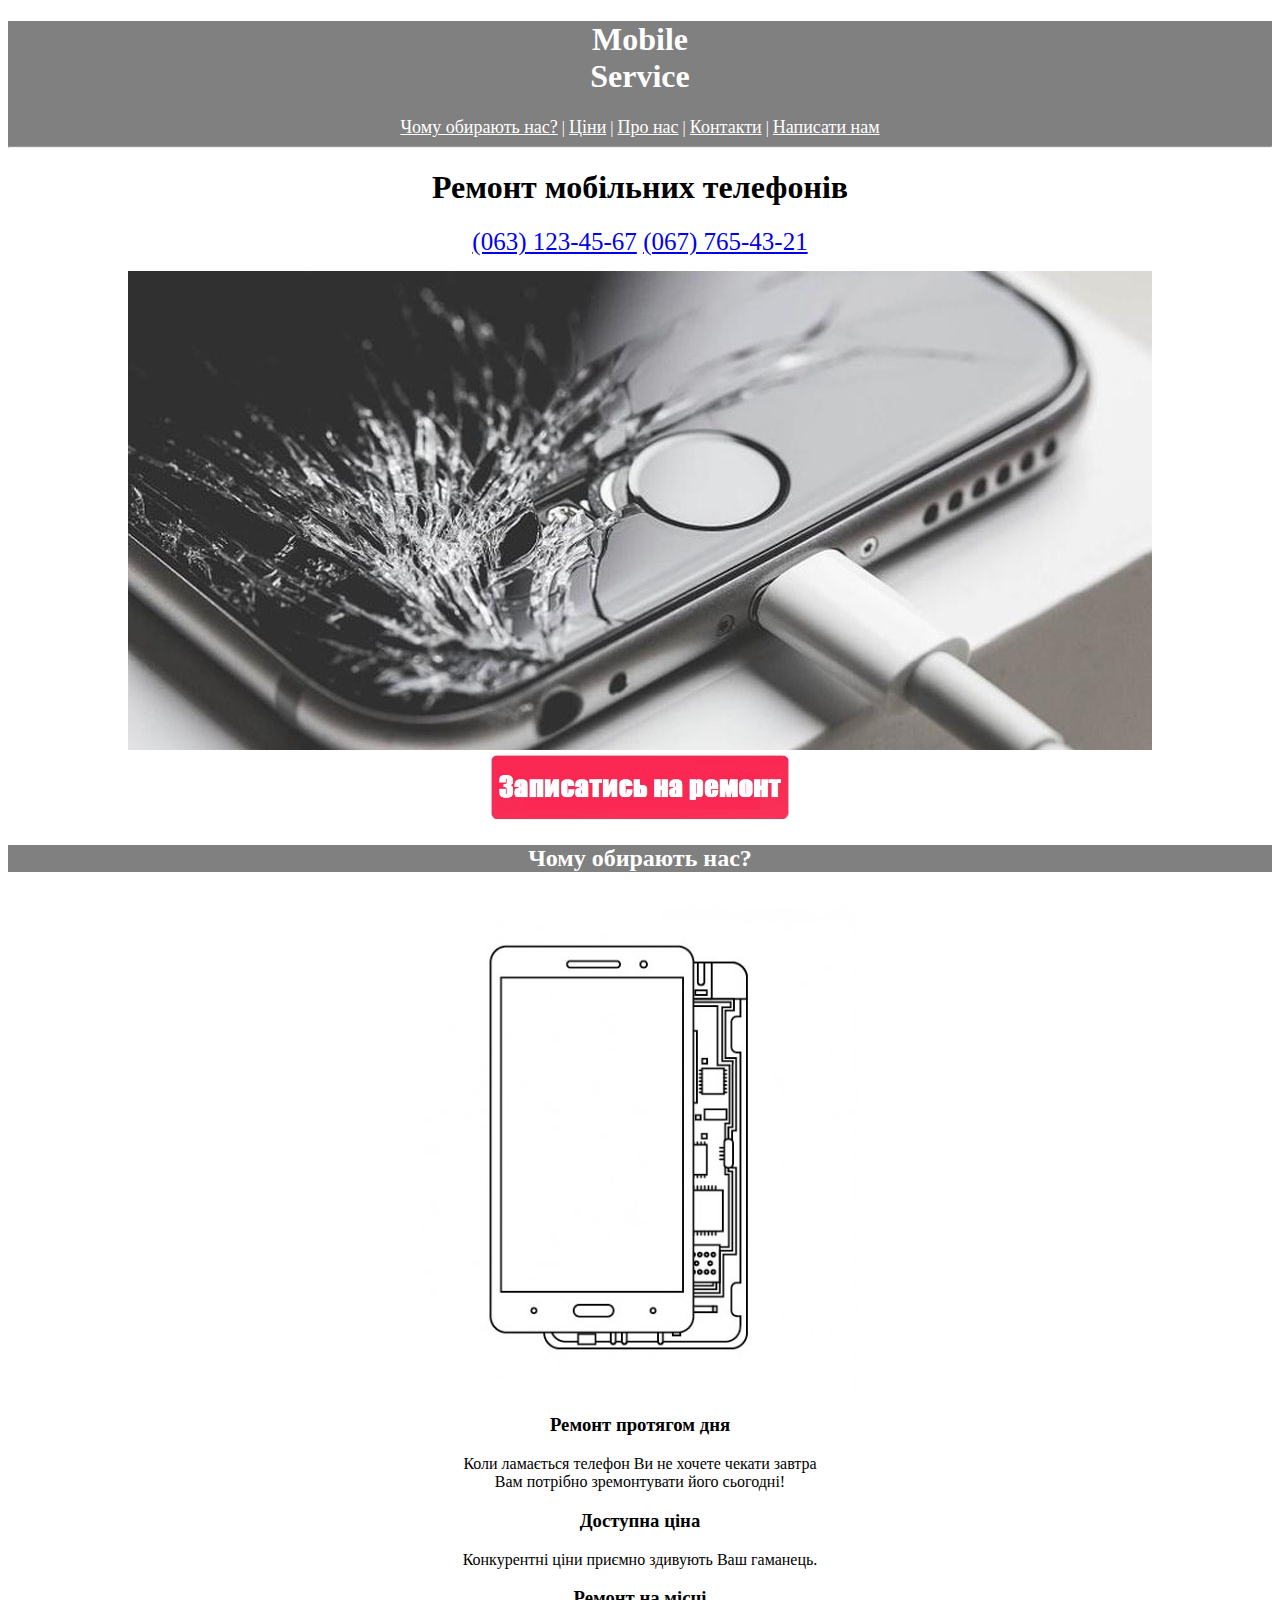
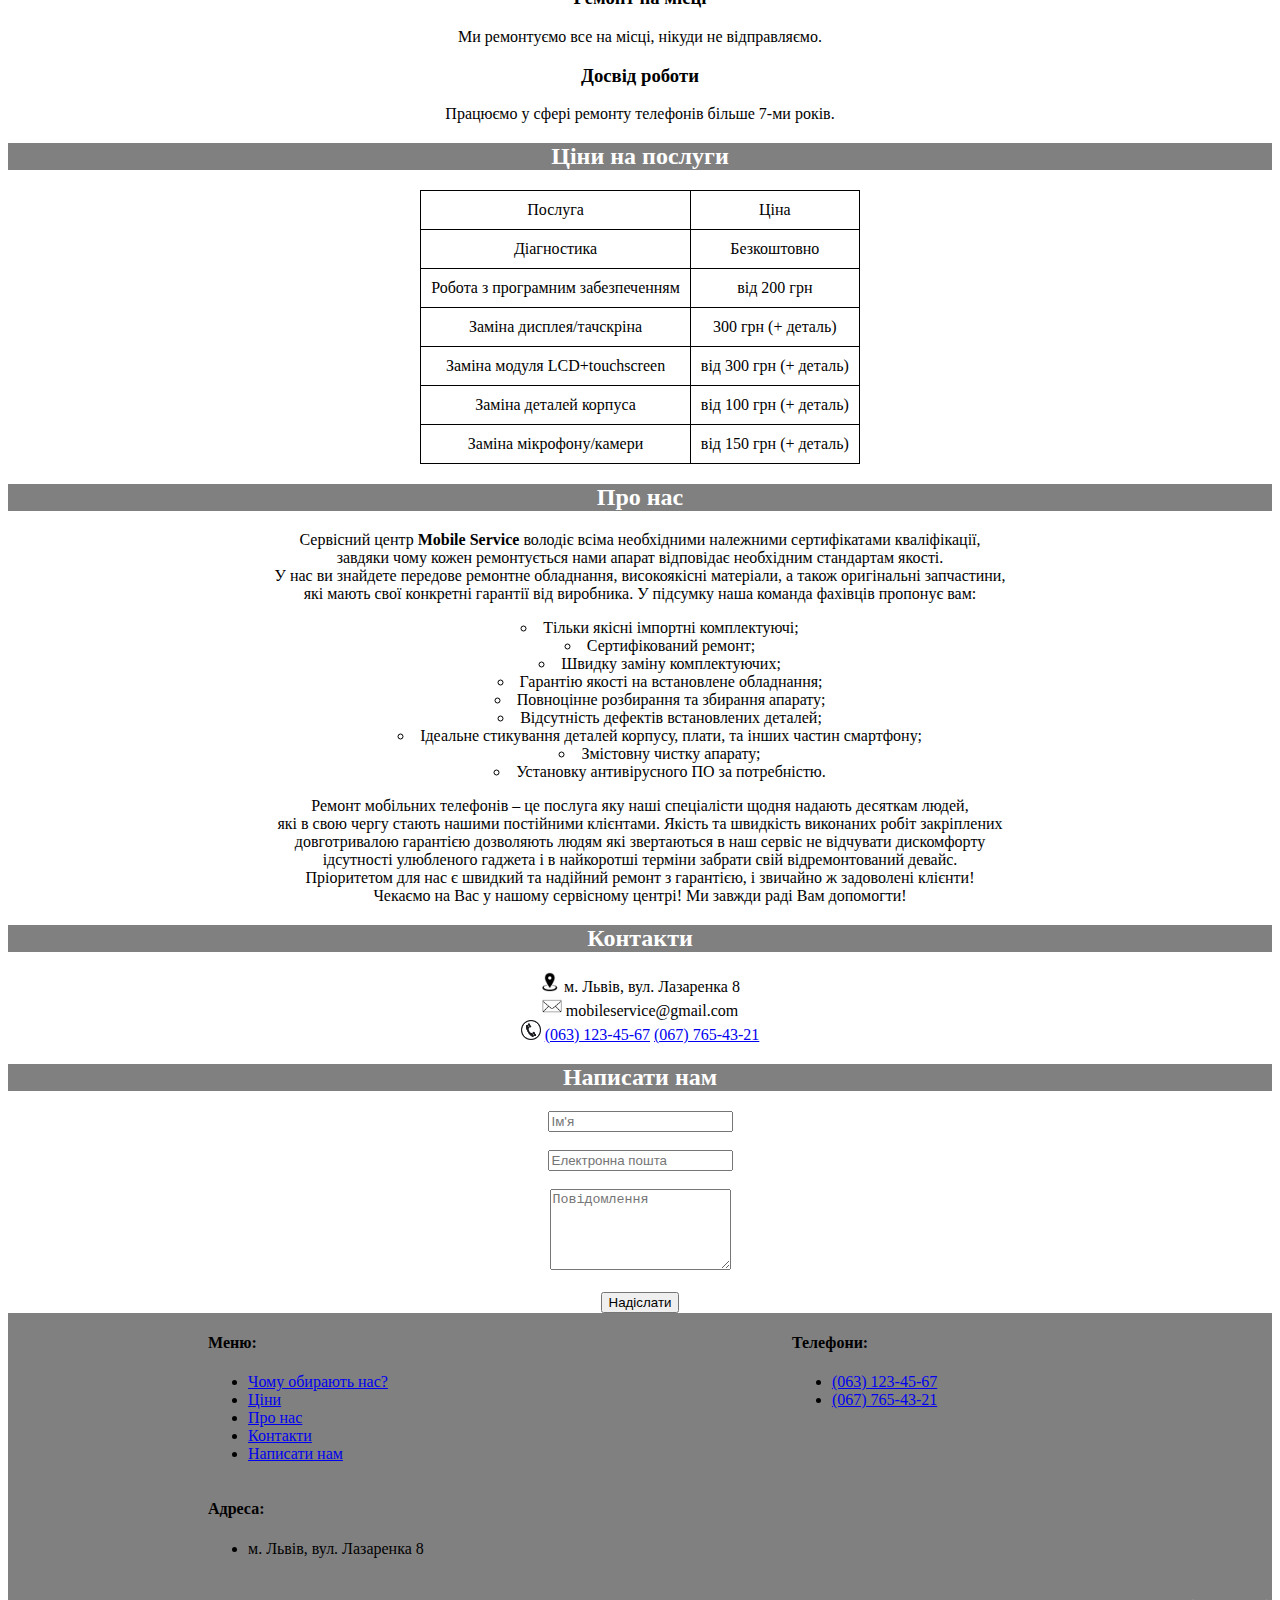
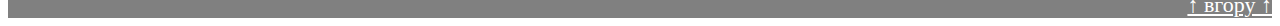
==== index.html @ 4cf1a272 "hw28" ====
<!DOCTYPE html>
<html lang="uk">
<head>
    <meta charset="UTF-8">
    <meta name="viewport" content="width=device-width, initial-scale=1.0">
    <meta http-equiv="X-UA-Compatible" content="ie=edge">
    <link rel="stylesheet" href="css/index.css">
    <link rel="shortcut icon" href="mainicon.ico" type="icon/ico" />
    <title>Mobile Service</title>
</head>
<body>
    <header>
        <div id="logo">
            <h1>Mobile<br>Service</h1>
        </div>    
        <nav id="mainmenu">
            <a href="#why">Чому обирають нас?</a> |
            <a href="#price">Ціни</a> |
            <a href="#about">Про нас</a> |
            <a href="#contacts">Контакти</a> |
            <a href="#write">Написати нам</a>
        </nav>
        <hr>
    </header>
    <main>
        <div id="mainphoto">
            <h1>Ремонт мобільних телефонів</h1>
                <div class="numbers">
                   <a href="tel:(063)123-45-67">(063) 123-45-67</a> 
                   <a href="tel:(067)765-43-21">(067) 765-43-21</a><br>
                </div>
            <img src="img/iphone.jpg" alt="Ремонт мобільних телефонів"><br>
            <a href="form.html"><img src="img/regbutton.jpg" alt="Записатись на ремонт" width="300"></a>
        </div>
        <div id="why">
            <h2>Чому обирають нас?</h2>
            <img src="img/aboutus.jpg" alt="Про нас">
            <h3>Ремонт протягом дня</h3>
            <p>Коли ламається телефон Ви не хочете чекати завтра<br>
            Вам потрібно зремонтувати його сьогодні!</p>
            <h3>Доступна ціна</h3>
            <p>Конкурентні ціни приємно здивують Ваш гаманець.</p>
            <h3>Ремонт на місці</h3>
            <p>Ми ремонтуємо все на місці, нікуди не відправляємо.</p>
            <h3>Досвід роботи</h3>
            <p>Працюємо у сфері ремонту телефонів більше 7-ми років.</p>
        </div>
        <div id="price">
            <h2>Ціни на послуги</h2>
            <table>
                <tr>
                    <td>Послуга</td>
                    <td>Ціна</td>
                </tr>
                <tr>
                    <td>Діагностика</td>
                    <td>Безкоштовно</td>
                </tr>
                <tr>
                    <td>Робота з програмним забезпеченням</td>
                    <td>від 200 грн</td>
                </tr>
                <tr>
                    <td>Заміна дисплея/тачскріна</td>
                    <td>300 грн  (+ деталь)</td>
                </tr>
                <tr>
                    <td>Заміна модуля LCD+touchscreen</td>
                    <td>від 300 грн (+ деталь)</td>
                </tr>
                <tr>
                    <td>Заміна деталей корпуса</td>
                    <td>від 100 грн (+ деталь)</td>
                </tr>
                <tr>
                    <td>Заміна мікрофону/камери</td>
                    <td>від 150 грн (+ деталь)</td>
                </tr>
            </table>
        </div>
        <div id="about">
            <h2>Про нас</h2>
            <p>Сервісний центр <strong>Mobile Service</strong> володіє всіма необхідними належними сертифікатами кваліфікації,<br>
            завдяки чому кожен ремонтується нами апарат відповідає необхідним стандартам якості.<br>
            У нас ви знайдете передове ремонтне обладнання, високоякісні матеріали, а також оригінальні запчастини, <br>
            які мають свої конкретні гарантії від виробника. У підсумку наша команда фахівців пропонує вам:</p>
                <div class="aboutlist">
                    <ul>
                        <li>Тільки якісні імпортні комплектуючі;</li>
                        <li>Сертифікований ремонт;</li>
                        <li>Швидку заміну комплектуючих;</li>
                        <li>Гарантію якості на встановлене обладнання;</li>
                        <li>Повноцінне розбирання та збирання апарату;</li>
                        <li>Відсутність дефектів встановлених деталей;</li>
                        <li>Ідеальне стикування деталей корпусу, плати, та інших частин смартфону;</li>
                        <li>Змістовну чистку апарату;</li>
                        <li>Установку антивірусного ПО за потребністю.</li>
                    </ul>
                </div>
            <p>Ремонт мобільних телефонів – це послуга яку наші спеціалісти щодня надають десяткам людей, <br>
            які в свою чергу стають нашими постійними клієнтами. Якість та швидкість виконаних робіт закріплених<br>
            довготривалою гарантією дозволяють людям які звертаються в наш сервіс не відчувати дискомфорту <br>
            ідсутності улюбленого гаджета і в найкоротші терміни забрати свій відремонтований девайс. <br>
            Пріоритетом для нас є швидкий та надійний ремонт з гарантією, і звичайно ж задоволені клієнти! <br>
            Чекаємо на Вас у нашому сервісному центрі! Ми завжди раді Вам допомогти!</p>
        </div>
        <div id="contacts">
            <h2>Контакти</h2>
            <img src="img/location.png" alt="Місцезнаходження" width="20" height="20"> м. Львів, вул. Лазаренка 8<br>
            <img src="img/mail.png" alt="Електронна пошта" width="20" height="20"> mobileservice@gmail.com<br>
            <img src="img/call.png" alt="Номер телефону" width="20" height="20">
            <a href="tel:(063)123-45-67">(063) 123-45-67</a> 
            <a href="tel:(067)765-43-21">(067) 765-43-21</a>
        </div>
        <div id="write">
            <h2>Написати нам</h2>
            <form method="POST" action="https://formspree.io/vitaliynimko@gmail.com">
                    <input type="text" required name="name" id="name" placeholder="Ім'я"><br><br>
                    <input type="text" required name="email" id="email" placeholder="Електронна пошта"><br><br>
                    <textarea name="message" required id="message" placeholder="Повідомлення" rows="5"></textarea><br><br>
                    <input type="submit" value="Надіслати">
            </form>
        </div>
    </main>
    <footer>
        <div id="footermenu">
            <h4>Меню:</h4>
            <ul>
                <li><a href="#why">Чому обирають нас?</a></li>
                <li><a href="#price">Ціни</a></li>
                <li><a href="#about">Про нас</a></li>
                <li><a href="#contacts">Контакти</a></li>
                <li><a href="#write">Написати нам</a></li>
            </ul>
        </div>
        <div id="footerphone">
            <h4>Телефони:</h4>
            <ul>
                <li><a href="tel:(063)123-45-67">(063) 123-45-67</a></li>
                <li><a href="tel:(067)765-43-21">(067) 765-43-21</a></li>
            </ul>
        </div>
        <div id="footeraddress">
            <h4>Адреса:</h4>
            <ul>
                <li>м. Львів, вул. Лазаренка 8</li>
            </ul>
        </div><br><br>
        <div id="topbutton">
            <a href="#logo" title="Повернутись на початок сайту">&uarr; вгору &uarr;</a>
        </div>
    </footer>
</body>
</html>
---- css/index.css ----
header {
    background-color: grey;
    color: white;
    text-align: center;
}

#mainphoto .numbers {
    text-align: center;
    font-size: 25px;
    margin: 15px;
}

#mainphoto {
    text-align: center;
}

#price table {
    border-collapse: collapse;
    margin: auto;
}

#price td {
    border: 1px solid black;
    padding: 10px;
}

footer {
    background-color: grey;
}

header a {
    color: white;
    font-size: 18px;
}

h2 {
    background-color: grey;
    color: white;
}

.aboutlist ul {
    list-style-position: inside;
    list-style-type: circle;
}

#why {
    text-align: center;
}

#price {
    text-align: center;    
}

#about {
    text-align: center;
}

#contacts {
    text-align: center;    
}

#write {
    text-align: center;    
}

#topbutton {
    text-align: right;
}

#topbutton a {
    color: white;
    font-size: 22px;
}

#footermenu {
    display: inline-block;
    padding-left: 200px;
    padding-right: 200px;
    vertical-align: top;    
}

#footerphone {
    display: inline-block;
    padding-left: 200px;
    padding-right: 200px;
    vertical-align: top;
}

#footeraddress {
    display: inline-block;
    padding-left: 200px;
    padding-right: 200px;
    vertical-align: top;    
}
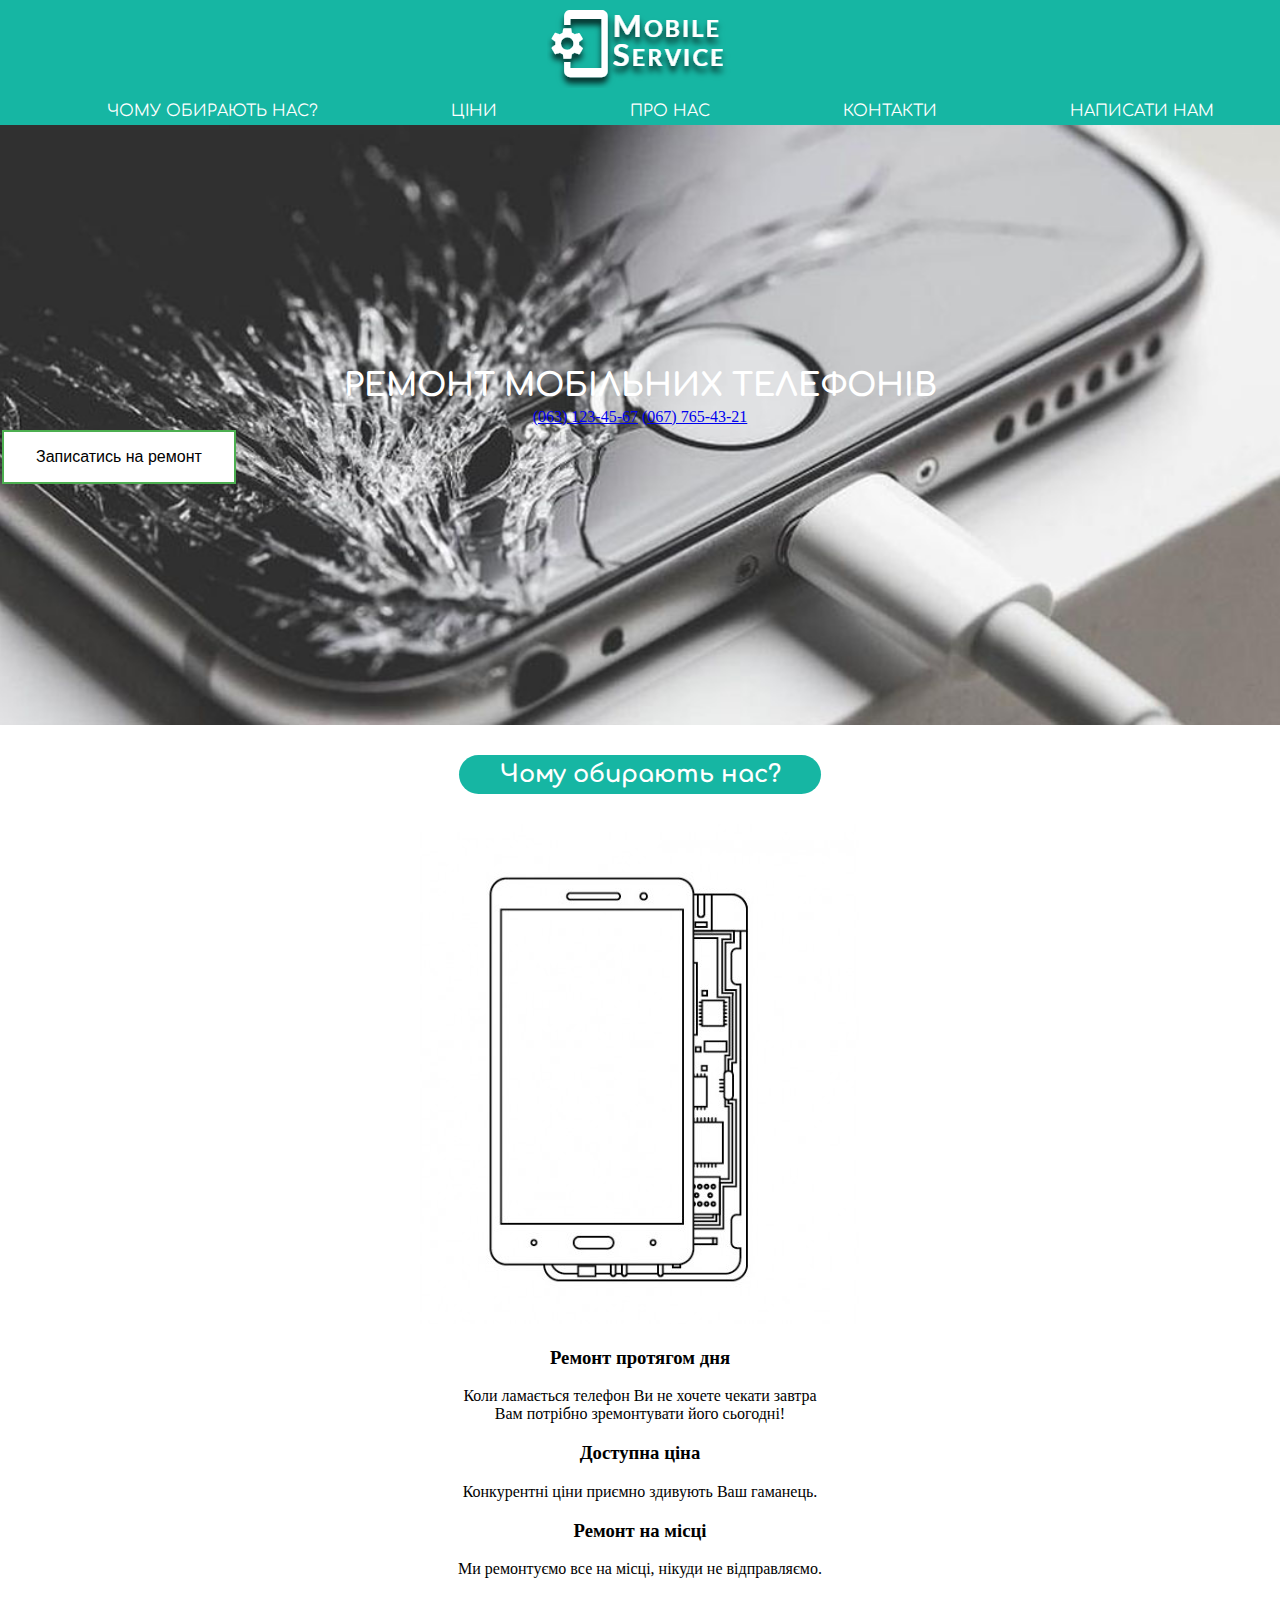
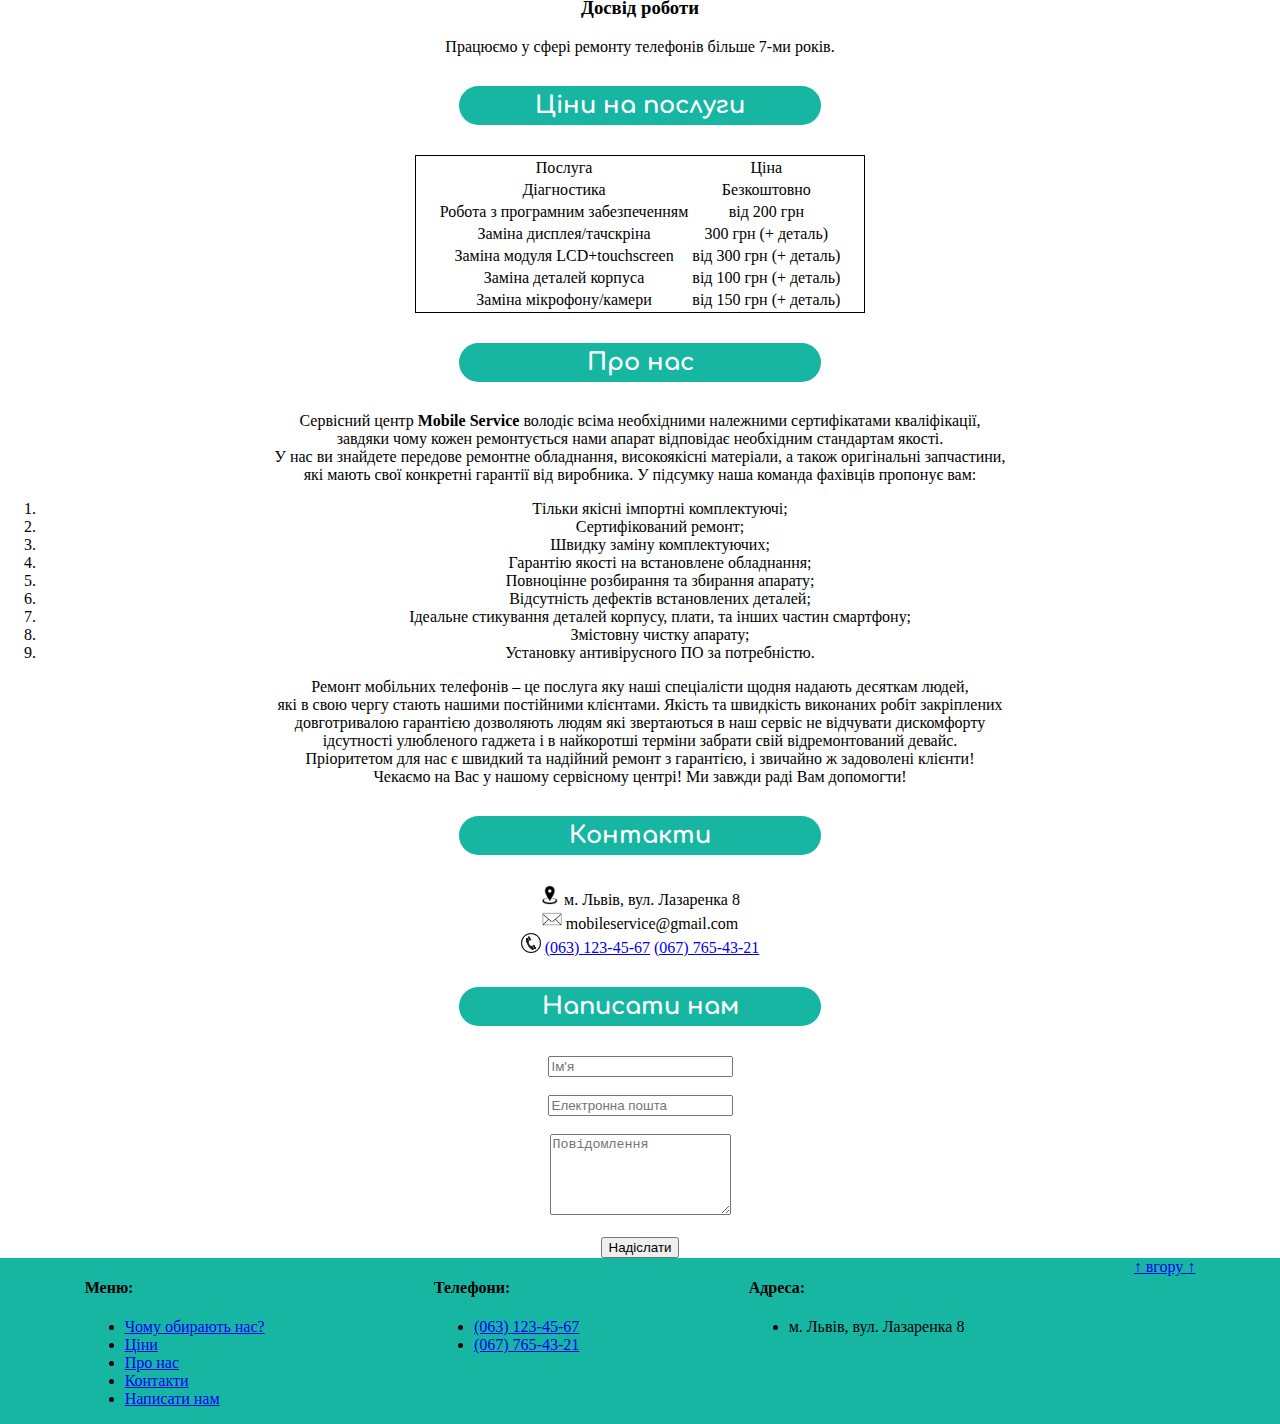
==== commit 766a0cf6: "hw28" ====
--- a/index.html
+++ b/index.html
@@ -11,27 +11,29 @@
 <body>
     <header>
         <div id="logo">
-            <h1>Mobile<br>Service</h1>
-        </div>    
-        <nav id="mainmenu">
-            <a href="#why">Чому обирають нас?</a> |
-            <a href="#price">Ціни</a> |
-            <a href="#about">Про нас</a> |
-            <a href="#contacts">Контакти</a> |
-            <a href="#write">Написати нам</a>
-        </nav>
-        <hr>
-    </header>
-    <main>
-        <div id="mainphoto">
+            <img src="img/mainlogo.png" alt="Логотип">
+        </div>
+        <div id="menu">
+            <ul class="mainmenu">
+                <li><a href="#why">Чому обирають нас?</a></li>
+                <li><a href="#price">Ціни</a></li>
+                <li><a href="#about">Про нас</a></li>
+                <li><a href="#contacts">Контакти</a></li>
+                <li><a href="#write">Написати нам</a></li>
+            </ul>
+        </div>
+        <div class="mainphoto">
             <h1>Ремонт мобільних телефонів</h1>
                 <div class="numbers">
                    <a href="tel:(063)123-45-67">(063) 123-45-67</a> 
-                   <a href="tel:(067)765-43-21">(067) 765-43-21</a><br>
+                   <a href="tel:(067)765-43-21">(067) 765-43-21</a>
                 </div>
-            <img src="img/iphone.jpg" alt="Ремонт мобільних телефонів"><br>
-            <a href="form.html"><img src="img/regbutton.jpg" alt="Записатись на ремонт" width="300"></a>
+                <div>
+                    <button class="button">Записатись на ремонт</button>
+                </div>   
         </div>
+        </header>
+        <main>
         <div id="why">
             <h2>Чому обирають нас?</h2>
             <img src="img/aboutus.jpg" alt="Про нас">
@@ -47,7 +49,7 @@
         </div>
         <div id="price">
             <h2>Ціни на послуги</h2>
-            <table>
+            <table class="pricelist">
                 <tr>
                     <td>Послуга</td>
                     <td>Ціна</td>
@@ -123,7 +125,7 @@
         </div>
     </main>
     <footer>
-        <div id="footermenu">
+        <div class="footermenu">
             <h4>Меню:</h4>
             <ul>
                 <li><a href="#why">Чому обирають нас?</a></li>
@@ -133,21 +135,21 @@
                 <li><a href="#write">Написати нам</a></li>
             </ul>
         </div>
-        <div id="footerphone">
+        <div class="footerphone">
             <h4>Телефони:</h4>
             <ul>
                 <li><a href="tel:(063)123-45-67">(063) 123-45-67</a></li>
                 <li><a href="tel:(067)765-43-21">(067) 765-43-21</a></li>
             </ul>
         </div>
-        <div id="footeraddress">
+        <div class="footeraddress">
             <h4>Адреса:</h4>
             <ul>
                 <li>м. Львів, вул. Лазаренка 8</li>
             </ul>
-        </div><br><br>
-        <div id="topbutton">
-            <a href="#logo" title="Повернутись на початок сайту">&uarr; вгору &uarr;</a>
+        </div>
+        <div class="topbutton">
+            <a href="#logo" title="Повернутись на початок сайту">↑ вгору ↑</a>
         </div>
     </footer>
 </body>
--- a/css/index.css
+++ b/css/index.css
@@ -1,94 +1,148 @@
-header {
-    background-color: grey;
+@import url('https://fonts.googleapis.com/css?family=Comfortaa');
+
+body {
+    margin: 0px;
+}
+
+header #logo {
+    background-color: #16B6A3;
+    text-align: center;
+    padding: 5px;
+}
+
+header .mainmenu {
+    background-color: #16B6A3;
+    display: block;
+    margin: 0;
+    text-align: center;
+    list-style-type: none;
+}
+
+header #menu .mainmenu li a {
     color: white;
+    text-decoration: none;
+    font-size: 16px;
+    text-transform: uppercase;
+    font-family: 'Comfortaa', cursive;
+    padding: 5px;
+}
+
+h1 {
+    display: flex;
+    padding: 5px;
+    margin: 0px auto;
+    justify-content: center;
+    color: white;
+    text-transform: uppercase;
+    font-family: 'Comfortaa', cursive;
+}
+
+h2 {
+    background-color: #16B6A3;
+    border-radius: 30px;
+    color: white;
+    font-family: 'Comfortaa', cursive;
+    padding: 6px;
+    margin: 30px auto;
+    display: flex;
+    max-width: 350px;
+    justify-content: center;
+}
+
+header .mainphoto {
+    background-image: url(../img/iphone.jpg);
+    background-position: center;
+    background-size: cover;
+    min-height: 600px;
+    display: flex;
+    flex-direction: column;
+    justify-content: center;
+    margin: 0px auto;
+    text-align: center;
+ }
+ 
+ main {
+     text-align: center;
+ }
+ 
+ .button {
+    background-color: #4CAF50; /* Green */
+    border: none;
+    color: white;
+    padding: 16px 32px;
+    text-align: center;
+    text-decoration: none;
+    display: inline-block;
+    font-size: 16px;
+    margin: 4px 2px;
+    -webkit-transition-duration: 0.4s; /* Safari */
+    transition-duration: 0.4s;
+    cursor: pointer;
+    background-color: white; 
+    color: black; 
+    border: 2px solid #4CAF50;
+ }
+ 
+ header .mainphoto .button {
+    display: flex;
+    align-items: center;
+    justify-content: center;
+}
+
+.button:hover {
+    background-color: #4CAF50;
+    color: white;
+}
+
+main #price .pricelist {
+    display: flex;
+    justify-content: center;
+}
+
+footer {
+    background-color: #16B6A3;
+    display: flex;
+    justify-content: space-around;
+}
+
+table {
+    border: 1px solid black;
+    margin: auto;
+    width: 450px;
+}
+
+body main #price .pricelist td {
     text-align: center;
 }
 
-#mainphoto .numbers {
-    text-align: center;
-    font-size: 25px;
-    margin: 15px;
+.aboutlist ul {
+    list-style-type: inside;
 }
 
-#mainphoto {
+ @media (min-width: 700px) {
+
+header .mainmenu {
+    background-color: #16B6A3;
     text-align: center;
+    display: flex;
+    margin: 0px;
+    justify-content: space-around;
 }
 
-#price table {
-    border-collapse: collapse;
-    margin: auto;
-}
+header #menu .mainmenu li {
+     color: white;
+     font-family: 'Comfortaa', cursive;
+     text-decoration: none;
+     text-transform: uppercase;
+     padding: 5px;
+     margin: 0px;
+ }
+ 
+ header #menu .mainmenu li a:hover {
+     font: bold;
+     color: black;
+ }
+ 
+ 
 
-#price td {
-    border: 1px solid black;
-    padding: 10px;
-}
-
-footer {
-    background-color: grey;
-}
-
-header a {
-    color: white;
-    font-size: 18px;
-}
-
-h2 {
-    background-color: grey;
-    color: white;
-}
-
-.aboutlist ul {
-    list-style-position: inside;
-    list-style-type: circle;
-}
-
-#why {
-    text-align: center;
-}
-
-#price {
-    text-align: center;    
-}
-
-#about {
-    text-align: center;
-}
-
-#contacts {
-    text-align: center;    
-}
-
-#write {
-    text-align: center;    
-}
-
-#topbutton {
-    text-align: right;
-}
-
-#topbutton a {
-    color: white;
-    font-size: 22px;
-}
-
-#footermenu {
-    display: inline-block;
-    padding-left: 200px;
-    padding-right: 200px;
-    vertical-align: top;    
-}
-
-#footerphone {
-    display: inline-block;
-    padding-left: 200px;
-    padding-right: 200px;
-    vertical-align: top;
-}
-
-#footeraddress {
-    display: inline-block;
-    padding-left: 200px;
-    padding-right: 200px;
-    vertical-align: top;    
-}+ }
